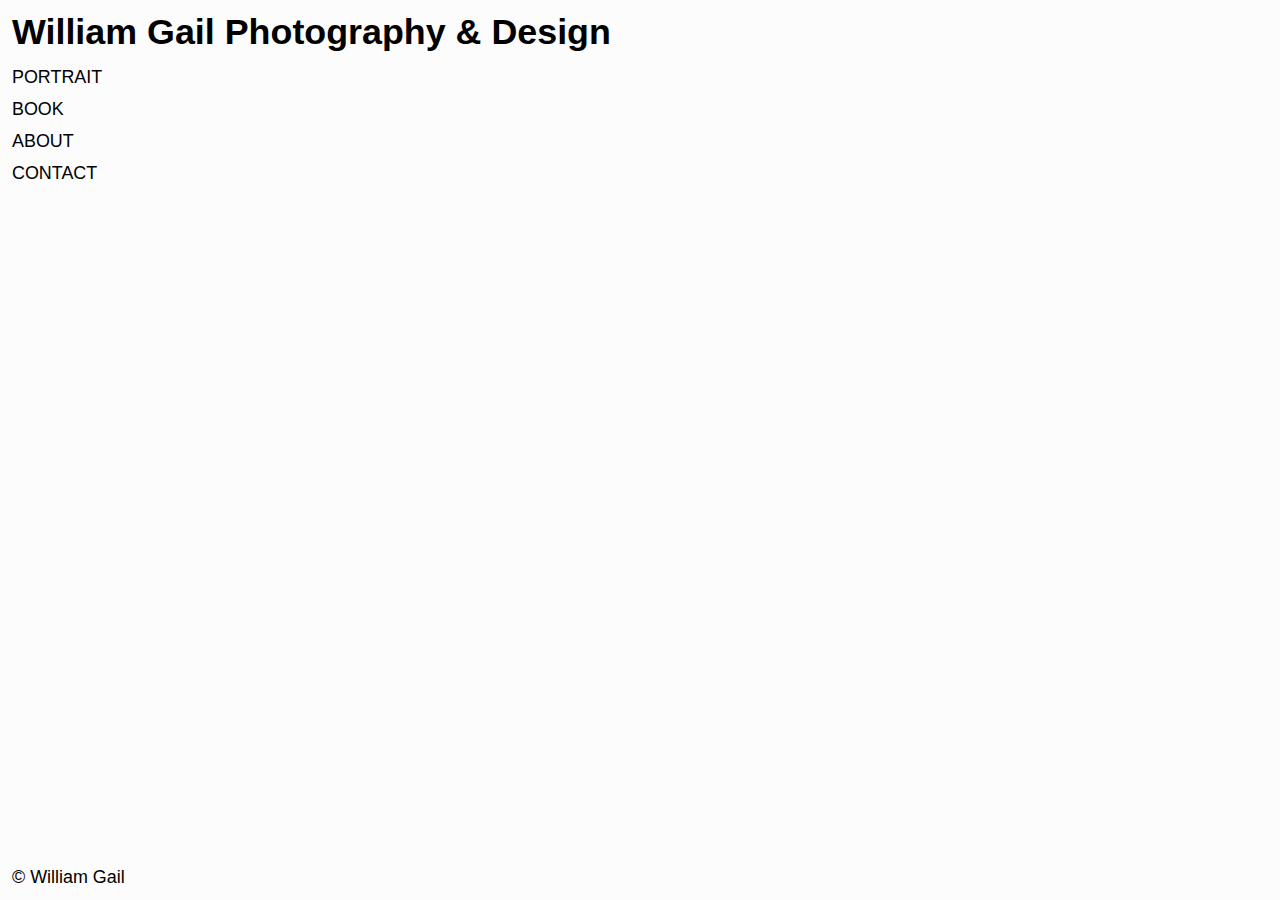
==== about.html @ 7fb9325d "adding pages" ====
<html lang="en">
<head>
    <meta charset="UTF-8">
    <meta name="viewport" content="width=device-width, initial-scale=1.0">
    <title>William Gail Photography & Design</title>
    <link rel="stylesheet" href="style.css">
</head>
<body>
    <header>
        <h1>William Gail Photography & Design</h1>
    </header>
    <nav>
        <ul>
            <li><a href="portfolio.html" class="underline-animated uppercase">Portrait</a></li>
            <li><a href="book.html" class="underline-animated uppercase">Book</a></li>
            <li><a href="about.html" class="underline-animated uppercase">About</a></li>
            <li><a href="contact.html" class="underline-animated uppercase">Contact</a></li>
        </ul>
    </nav>
    <main>
        <div id="board">
            <img src="" alt="">
        </div>
    </main>
    <footer>
        <p class="copyright"> &copy; William Gail</p>
    </footer>
    <script>

    </script>
</body>
</html>
---- style.css ----
:root {
    --padding-spacing: 0.5rem;
    --margin-spacing: 0.5rem;
    --obsidian: #000;
    --chalk: #fcfcfc;
    --graphite: #5c5c5c;
}
*, *::before, *::after {
    margin: 0;
    padding: 0;
    box-sizing: border-box;
}

/* generic */
body {
    background-color: var(--chalk);
    /* typography */
    font-family: sans-serif;
    font-size: 1.12rem;
    font-style: normal;
    font-weight: normal;
    text-rendering: optimizeLegibility;

    width: 100%;
    height: 100vh;
    overflow: hidden;
    position: relative;
    padding-inline: 0.75rem;
    padding-block: 0.75rem;
}
header {
    z-index: 1;
}
nav {
    z-index: 1;
}
ul li {
    padding-block: 0.35rem;
}
ul {
    margin-block: 0.5rem;
}
footer {
    position: absolute;
    bottom: 0;
    z-index: 1;
    margin-block: 0.75rem;
}

a {
    all:unset;
    color: inherit;
}
a:hover {
    cursor: pointer;
}
button {
    all: unset;
}
li::marker {
    color: transparent;
}

/* classes */
.underline-animated {
    position: relative;
    
}
.underline-animated::after {
    content: '';
    position: absolute;
    left: 0;
    bottom: -0.1rem;

    height: 2px;
    width: 0%;
    background-color: var(--graphite);

    transition: 500ms;
}
.underline-animated:hover::after {
    width: 100%;
}
.underline-animated:not(:hover)::after {
    width: 0%;
}
.uppercase {
    text-transform: uppercase;
}
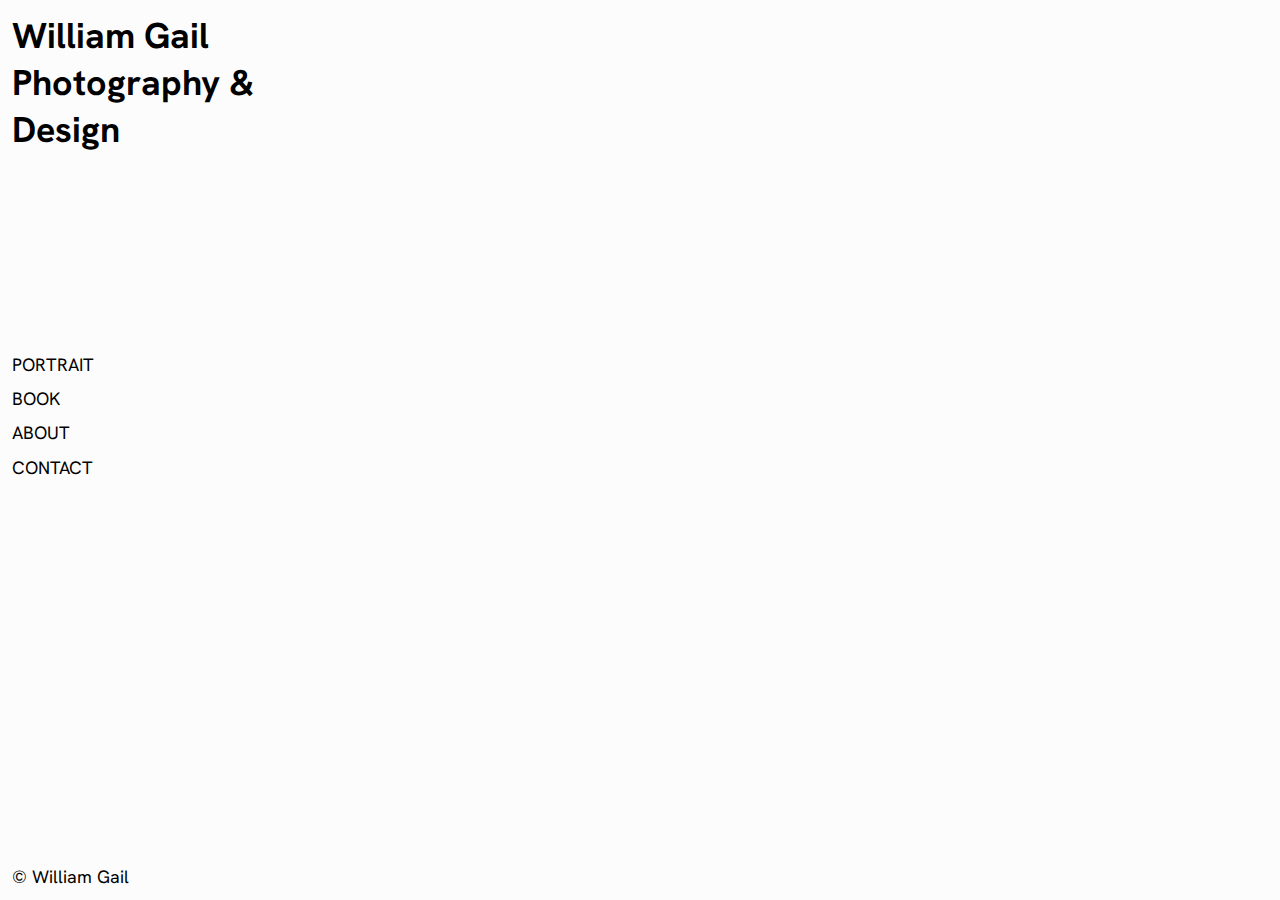
==== commit fa463964: "landing page slideshow added" ====
--- a/about.html
+++ b/about.html
@@ -2,7 +2,7 @@
 <head>
     <meta charset="UTF-8">
     <meta name="viewport" content="width=device-width, initial-scale=1.0">
-    <title>William Gail Photography & Design</title>
+    <title> ABOUT | William Gail Photography & Design</title>
     <link rel="stylesheet" href="style.css">
 </head>
 <body>
--- a/style.css
+++ b/style.css
@@ -1,11 +1,12 @@
 
+@import url('https://fonts.googleapis.com/css2?family=Hanken+Grotesk:ital,wght@0,100..900;1,100..900&display=swap');
 
 :root {
     --padding-spacing: 0.5rem;
     --margin-spacing: 0.5rem;
     --obsidian: #000;
     --chalk: #fcfcfc;
-    --graphite: #5c5c5c;
+    --graphite: rgba(0, 0, 0, 0.35);
 }
 *, *::before, *::after {
     margin: 0;
@@ -17,7 +18,7 @@
 body {
     background-color: var(--chalk);
     /* typography */
-    font-family: sans-serif;
+    font-family: 'Hanken Grotesk', sans-serif;
     font-size: 1.12rem;
     font-style: normal;
     font-weight: normal;
@@ -25,28 +26,38 @@
 
     width: 100%;
     height: 100vh;
-    overflow: hidden;
+    display: grid;
+    grid-template-rows: 3;
+    grid-template-columns: 25% 75%;
     position: relative;
     padding-inline: 0.75rem;
     padding-block: 0.75rem;
 }
 header {
     z-index: 1;
+    grid-column: 1;
+    grid-row: 1;
 }
 nav {
     z-index: 1;
+    grid-column: 1;
+    grid-row: 2;
 }
-ul li {
-    padding-block: 0.35rem;
+
+footer {
+    z-index: 1;
+    grid-column: 1;
+    grid-row: 3;
+
+    display: flex;
+    align-items: flex-end;
 }
-ul {
-    margin-block: 0.5rem;
-}
-footer {
-    position: absolute;
-    bottom: 0;
-    z-index: 1;
-    margin-block: 0.75rem;
+main {
+    z-index: 0;
+    width: 100%;
+    height: 100%;
+    grid-column: 1/3;
+    grid-row: 1/4;
 }
 
 a {
@@ -58,6 +69,12 @@
 }
 button {
     all: unset;
+}
+ul li {
+    padding-block: 0.35rem;
+}
+ul {
+    padding-block: 0.5rem;
 }
 li::marker {
     color: transparent;
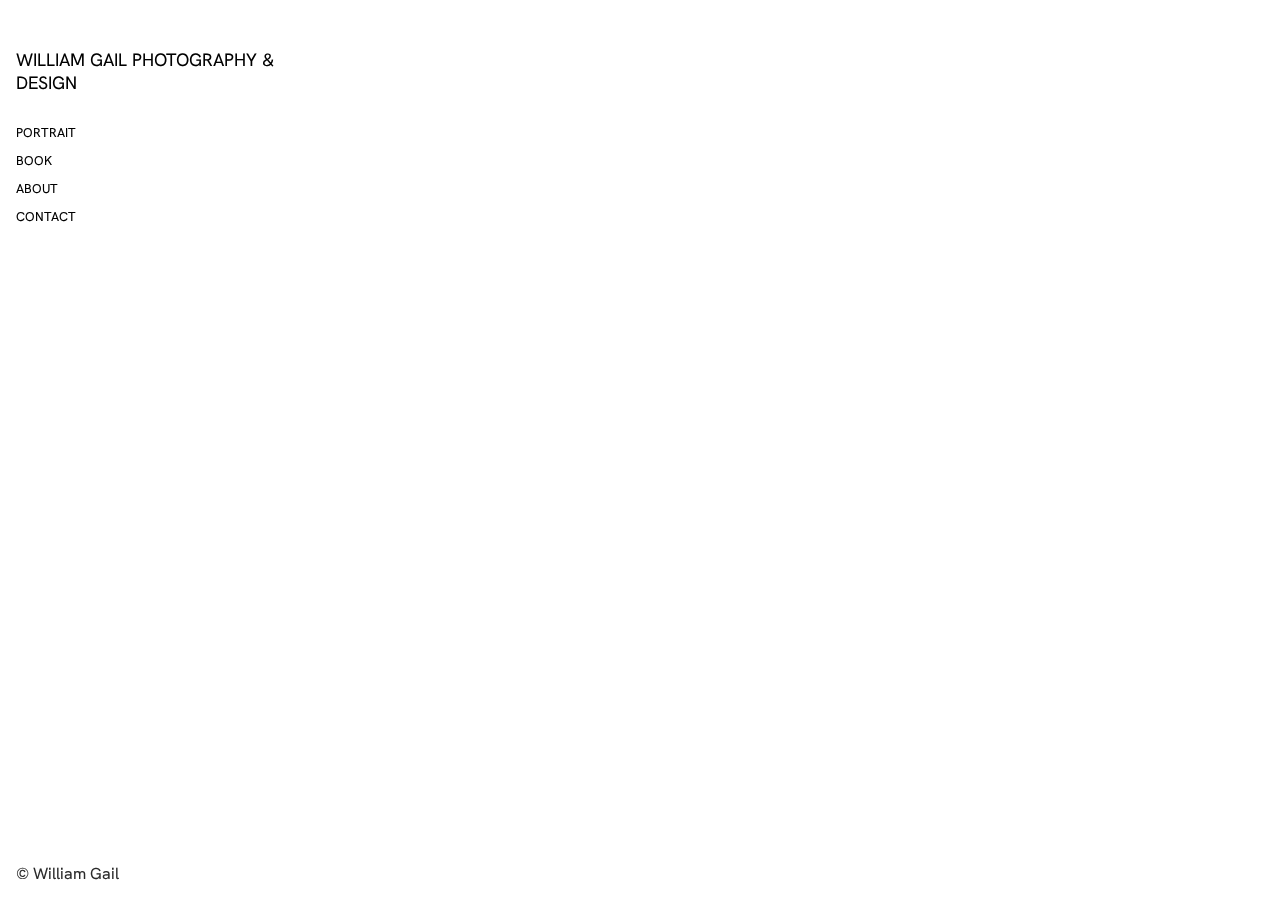
==== commit 9c44307d: "added images, working on portfolio page" ====
--- a/about.html
+++ b/about.html
@@ -2,27 +2,30 @@
 <head>
     <meta charset="UTF-8">
     <meta name="viewport" content="width=device-width, initial-scale=1.0">
-    <title> ABOUT | William Gail Photography & Design</title>
-    <link rel="stylesheet" href="style.css">
+    <title>ABOUT | William Gail Photography & Design</title>
+    <link rel="stylesheet" href="side.css">
 </head>
 <body>
-    <header>
-        <h1>William Gail Photography & Design</h1>
+    <header class="chalk-text difference">
+        <h1 class="logo-header uppercase"><a href="index.html">William Gail Photography & Design</a></h1>
+        <nav class="chalk-text">
+            <ul>
+                <li><a href="portfolio.html" class="underline-animated uppercase">Portrait</a></li>
+                <li><a href="book.html" class="underline-animated uppercase">Book</a></li>
+                <li><a href="about.html" class="underline-animated uppercase">About</a></li>
+                <li><a href="contact.html" class="underline-animated uppercase">Contact</a></li>
+            </ul>
+        </nav>
     </header>
-    <nav>
-        <ul>
-            <li><a href="portfolio.html" class="underline-animated uppercase">Portrait</a></li>
-            <li><a href="book.html" class="underline-animated uppercase">Book</a></li>
-            <li><a href="about.html" class="underline-animated uppercase">About</a></li>
-            <li><a href="contact.html" class="underline-animated uppercase">Contact</a></li>
-        </ul>
-    </nav>
+   
     <main>
-        <div id="board">
-            <img src="" alt="">
-        </div>
+       <section>
+        <h1 class="hero-header">
+            
+        </h1>
+       </section>
     </main>
-    <footer>
+    <footer class="difference">
         <p class="copyright"> &copy; William Gail</p>
     </footer>
     <script>
--- a/side.css
+++ b/side.css
@@ -0,0 +1,167 @@
+
+@import url('https://fonts.googleapis.com/css2?family=Hanken+Grotesk:ital,wght@0,100..900;1,100..900&display=swap');
+@keyframes comeUp {
+    0% {
+        transform: translateY(100%);
+        opacity: 0;
+      }
+      100% {
+        transform: translateY(0%);
+        opacity: 1;
+      }
+}
+:root {
+    --padding-spacing: 0.5rem;
+    --margin-spacing: 0.5rem;
+    --obsidian: #000;
+    --chalk: #fff;
+    --graphite: rgba(252, 252, 252, 0.85);
+}
+*, *::before, *::after {
+    margin: 0;
+    padding: 0;
+    box-sizing: border-box;
+}
+
+/* generic */
+body {
+    background-color: var(--chalk);
+    /* typography */
+    font-family: 'Hanken Grotesk', sans-serif;
+    font-size: 1.12rem;
+    font-style: normal;
+    font-weight: normal;
+    text-rendering: optimizeLegibility;
+
+    width: 100%;
+    height: 100vh;
+    display: grid;
+    grid-template-rows: repeat(3, 1fr);
+    grid-template-columns: 25% 75%;
+    position: relative;
+    overflow: hidden;
+}
+header {
+    z-index: 1;
+    grid-column: 1;
+    grid-row: 1;
+}
+nav {
+    z-index: 1;
+    padding: 1rem;
+    font-size: 0.80rem;
+}
+
+footer {
+    z-index: 1;
+    grid-column: 1;
+    grid-row: 3;
+
+    display: flex;
+    align-items: flex-end;
+
+    color: var(--graphite);
+}
+main {
+    z-index: 0;
+    width: 100%;
+    height: 100%;
+    grid-column: 2/3;
+    grid-row: 1/4;
+    padding: 2rem;
+}
+
+a {
+    all:unset;
+    color: inherit;
+}
+a:hover {
+    cursor: pointer;
+}
+button {
+    all: unset;
+}
+ul li {
+    padding-block: 0.35rem;
+}
+ul {
+    padding-block: 0.5rem;
+}
+li::marker {
+    color: transparent;
+}
+img {
+    max-width: 100%;
+    max-height: 75vh;
+}
+p {
+    font-size: 1rem;
+    padding-block: 1rem;
+}
+section {
+    padding-block: 4rem;
+}
+
+/* classes */
+.underline-animated {
+    position: relative;
+    
+}
+.underline-animated::after {
+    content: '';
+    position: absolute;
+    left: 0;
+    bottom: -0.1rem;
+
+    height: 2px;
+    width: 0%;
+    background-color: var(--graphite);
+
+    transition: 500ms;
+}
+.underline-animated:hover::after {
+    width: 100%;
+}
+.underline-animated:not(:hover)::after {
+    width: 0%;
+}
+.animation-container {
+    overflow: hidden;
+}
+.come-up-animation {
+    animation: comeUp 1500ms forwards;
+}
+.bold {
+    font-weight: bold;
+}
+.uppercase {
+    text-transform: uppercase;
+}
+.chalk-text {
+    color: var(--chalk);
+}
+.logo-header {
+    font-weight: 400;
+    font-size: 1.12rem;
+    padding-block: 3rem 0rem;
+    padding-inline: 1rem;
+}
+.copyright {
+    padding: 1rem;
+}
+.difference {
+    mix-blend-mode: difference;
+}
+.hide {
+    opacity: 0;
+}
+.hidden {
+    width: 1px;
+    height: 1px;
+    visibility: hidden;
+}
+/* id */
+#logo {
+    padding-inline: 1rem;
+    padding-top: 2.5rem;
+}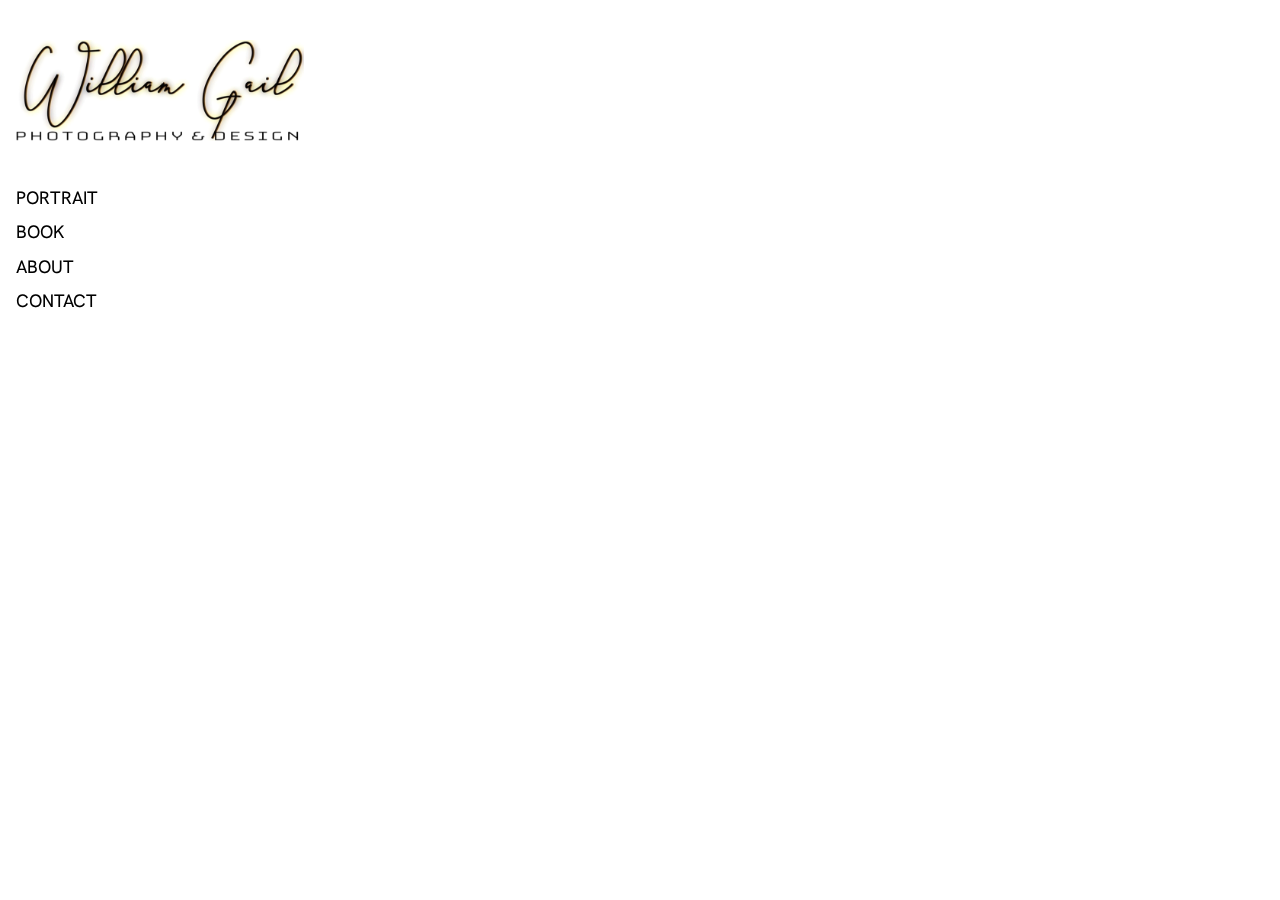
==== commit 55bd7348: "fixed header across pages" ====
--- a/about.html
+++ b/about.html
@@ -7,7 +7,11 @@
 </head>
 <body>
     <header class="chalk-text difference">
-        <h1 class="logo-header uppercase"><a href="index.html">William Gail Photography & Design</a></h1>
+        <div id="logo" class="background-filter">
+            <img src="photos/logo.jpg" alt="logo for william gail photography and design" class="screen come-up-animation">
+            <h1 class="logo-header uppercase hidden">William Gail Photography & Design</h1>
+        </div>
+        
         <nav class="chalk-text">
             <ul>
                 <li><a href="portfolio.html" class="underline-animated uppercase">Portrait</a></li>
--- a/side.css
+++ b/side.css
@@ -49,7 +49,6 @@
 nav {
     z-index: 1;
     padding: 1rem;
-    font-size: 0.80rem;
 }
 
 footer {
@@ -60,7 +59,8 @@
     display: flex;
     align-items: flex-end;
 
-    color: var(--graphite);
+    color: var(--obsidian);
+    cursor: default;
 }
 main {
     z-index: 0;
@@ -143,7 +143,7 @@
 .logo-header {
     font-weight: 400;
     font-size: 1.12rem;
-    padding-block: 3rem 0rem;
+    padding-block: 1rem 0rem;
     padding-inline: 1rem;
 }
 .copyright {
@@ -164,4 +164,12 @@
 #logo {
     padding-inline: 1rem;
     padding-top: 2.5rem;
+}
+#gallery {
+    display: flex;
+    flex-wrap: wrap;
+    gap: 1rem;
+}
+#gallery img {
+    background-color: #ccc;
 }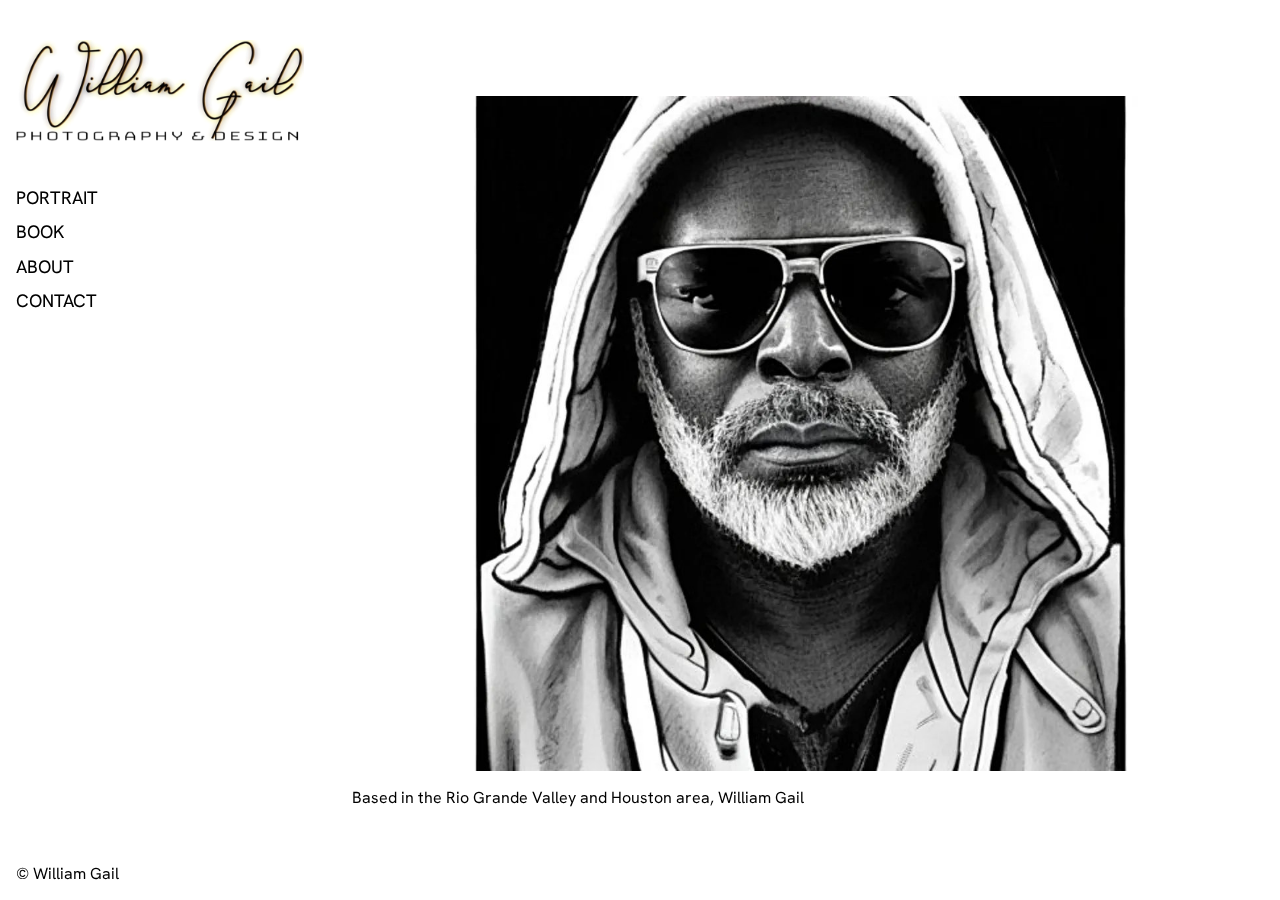
==== commit 2f232e06: "parity, WIP" ====
--- a/about.html
+++ b/about.html
@@ -7,10 +7,13 @@
 </head>
 <body>
     <header class="chalk-text difference">
-        <div id="logo" class="background-filter">
-            <img src="photos/logo.jpg" alt="logo for william gail photography and design" class="screen come-up-animation">
-            <h1 class="logo-header uppercase hidden">William Gail Photography & Design</h1>
-        </div>
+        <a href="index.html">
+            <div id="logo" class="background-filter">
+                <img src="photos/logo.jpg" alt="logo for william gail photography and design" class="screen come-up-animation">
+                <h1 class="logo-header uppercase hidden">William Gail Photography & Design</h1>
+            </div>
+        </a>
+        
         
         <nav class="chalk-text">
             <ul>
@@ -22,14 +25,18 @@
         </nav>
     </header>
    
-    <main>
+    <main class="scroll flex">
        <section>
-        <h1 class="hero-header">
-            
-        </h1>
+        <div class="headshot-container center">
+            <img src="photos/WilliamGailHeadshot.jpg" alt="William Gail Headshot">
+        </div>
+        
+        <p>Based in the Rio Grande Valley and Houston area, William Gail </p>
        </section>
+      
+    </div>
     </main>
-    <footer class="difference">
+    <footer>
         <p class="copyright"> &copy; William Gail</p>
     </footer>
     <script>
--- a/side.css
+++ b/side.css
@@ -165,11 +165,45 @@
     padding-inline: 1rem;
     padding-top: 2.5rem;
 }
-#gallery {
+.gallery {
     display: flex;
     flex-wrap: wrap;
     gap: 1rem;
 }
-#gallery img {
+.gallery img {
     background-color: #ccc;
+}
+.card {
+    position: relative;
+    height: 75vh;
+    overflow: scroll;
+}
+.card .gallery {
+    
+}
+.scroll {
+    overflow-y: scroll;
+}
+.center {
+    text-align: center;
+    justify-self: center;
+    align-self: center;
+}
+.flex {
+    display: flex;
+    flex-direction: column;
+}
+.headshot-container {
+    transition: 400ms ease;
+}
+.headshot-container:hover{
+    transform: scale(105%);
+}
+.footer-hero {
+    font-size: 3rem;
+    
+}
+.vertical-text {
+    writing-mode: vertical-lr;
+    transform: rotate(180deg);
 }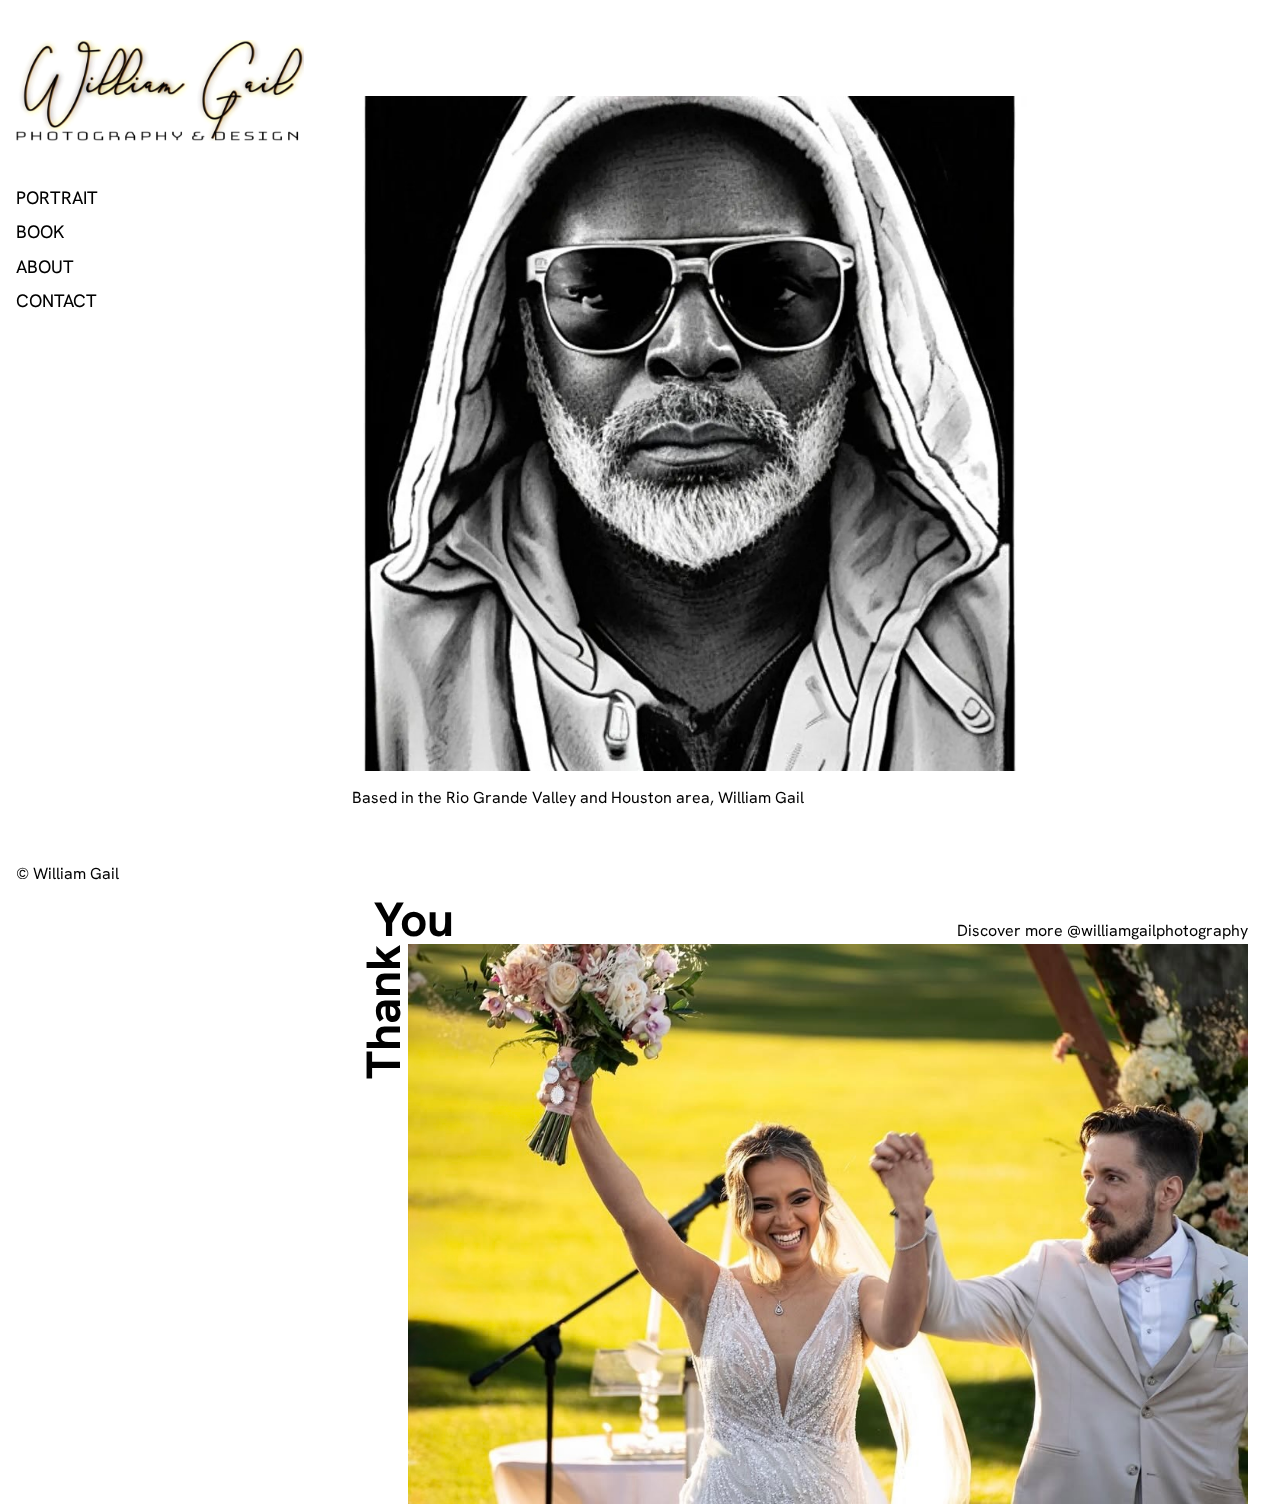
==== commit 6ee00181: "trying out new footer" ====
--- a/about.html
+++ b/about.html
@@ -33,7 +33,16 @@
         
         <p>Based in the Rio Grande Valley and Houston area, William Gail </p>
        </section>
-      
+            <!-- breaks at 610px -->
+         <!-- could use bigger at 900px -->
+         <div class="footer-container">
+            <p class="footer-hero vertical-text footer-v">Thank</p>
+            <p class="footer-hero footer-h">You</p>
+            <p class="footer-call-to-action">Discover more <a href="https://www.instagram.com/williamgailphotography">@williamgailphotography</a></p>
+            <div class="footer-img-container">
+                <img src="photos/Bouquet.jpg" alt="placeholder">
+            </div>
+        </div>
     </div>
     </main>
     <footer>
--- a/side.css
+++ b/side.css
@@ -178,32 +178,39 @@
     height: 75vh;
     overflow: scroll;
 }
-.card .gallery {
-    
-}
-.scroll {
-    overflow-y: scroll;
-}
-.center {
-    text-align: center;
-    justify-self: center;
-    align-self: center;
-}
-.flex {
-    display: flex;
-    flex-direction: column;
-}
-.headshot-container {
-    transition: 400ms ease;
-}
-.headshot-container:hover{
-    transform: scale(105%);
-}
-.footer-hero {
-    font-size: 3rem;
-    
-}
 .vertical-text {
     writing-mode: vertical-lr;
     transform: rotate(180deg);
+}
+.footer-container {
+    position: relative;
+    height: 50vh;
+    width: 100%;
+}
+.footer-hero {
+    font-size: 3rem;
+    font-weight: 700;
+    padding: 0;
+}
+.footer-h {
+    position: absolute;
+    left: 1.35rem;
+    top: 0;
+}
+.footer-v {
+    position: absolute;
+    left: 0;
+    top: 3.5rem;
+}
+.footer-call-to-action {
+    position: absolute;
+    top: 1rem;
+    right: 0;
+}
+.footer-img-container {
+    position: absolute;
+    top: 3.5rem;
+    left: 3.5rem;
+    right: 0;
+    bottom: 0;
 }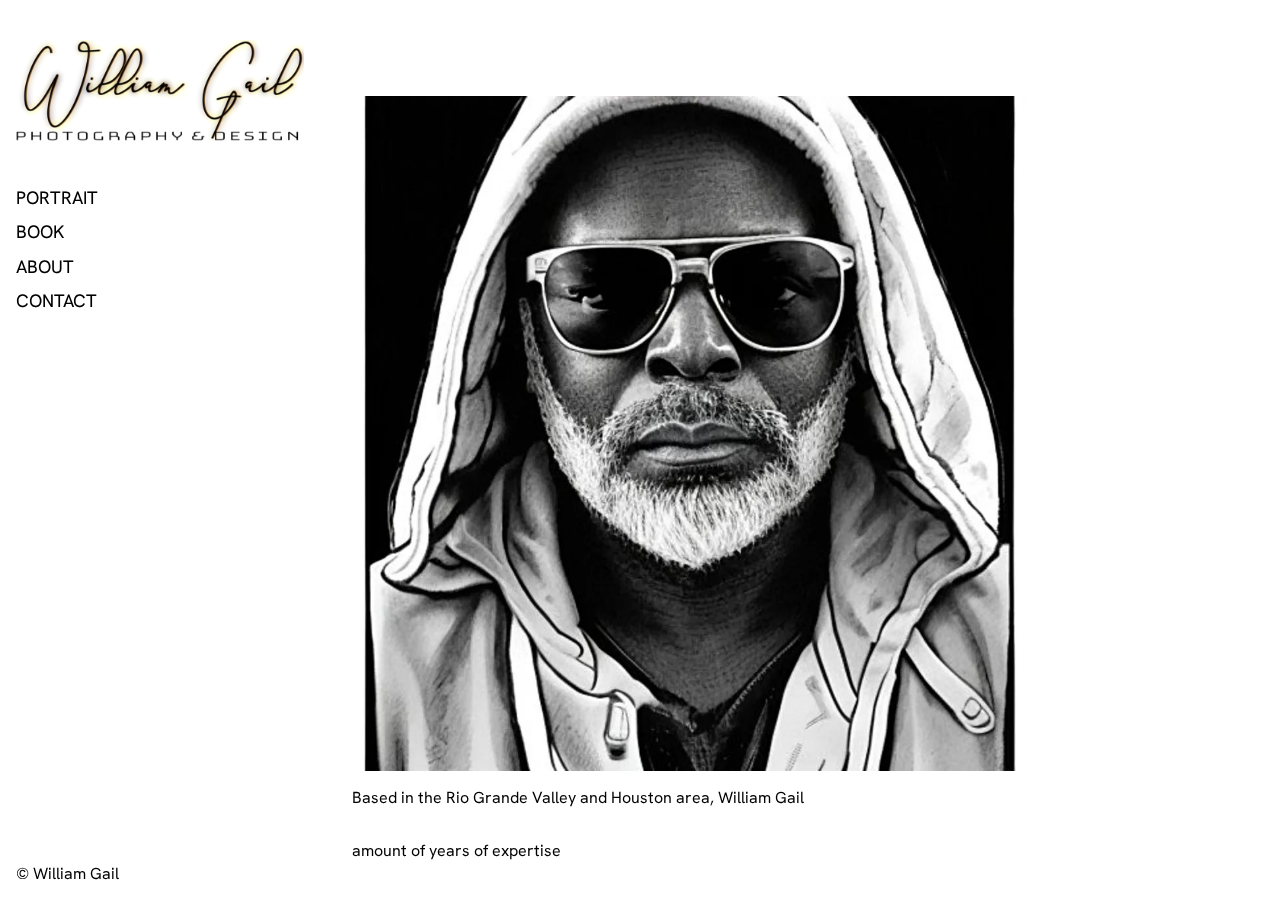
==== commit a9e25093: "fixing about" ====
--- a/about.html
+++ b/about.html
@@ -25,16 +25,15 @@
         </nav>
     </header>
    
-    <main class="scroll flex">
+    <main class="scroll flex" style="overflow-y: scroll;">
        <section>
         <div class="headshot-container center">
             <img src="photos/WilliamGailHeadshot.jpg" alt="William Gail Headshot">
         </div>
         
         <p>Based in the Rio Grande Valley and Houston area, William Gail </p>
+        <p>amount of years of expertise</p>
        </section>
-            <!-- breaks at 610px -->
-         <!-- could use bigger at 900px -->
          <div class="footer-container">
             <p class="footer-hero vertical-text footer-v">Thank</p>
             <p class="footer-hero footer-h">You</p>
@@ -43,7 +42,6 @@
                 <img src="photos/Bouquet.jpg" alt="placeholder">
             </div>
         </div>
-    </div>
     </main>
     <footer>
         <p class="copyright"> &copy; William Gail</p>
--- a/side.css
+++ b/side.css
@@ -22,9 +22,12 @@
     padding: 0;
     box-sizing: border-box;
 }
-
+html {
+    height: -webkit-fill-available;
+}
 /* generic */
 body {
+    min-height: -webkit-fill-available;
     background-color: var(--chalk);
     /* typography */
     font-family: 'Hanken Grotesk', sans-serif;
@@ -173,11 +176,6 @@
 .gallery img {
     background-color: #ccc;
 }
-.card {
-    position: relative;
-    height: 75vh;
-    overflow: scroll;
-}
 .vertical-text {
     writing-mode: vertical-lr;
     transform: rotate(180deg);
@@ -213,4 +211,78 @@
     left: 3.5rem;
     right: 0;
     bottom: 0;
+}
+@media screen and (max-width: 610px) {
+    .footer-hero {
+        font-size: 1.5rem;
+    }
+    .footer-call-to-action {
+        top: -0.5rem;
+        right: 0;
+    }
+    .footer-h {
+        left: 0.55rem;
+        top: 0;
+    }
+    .footer-v {
+        left: 0rem;
+        top: 1.75rem;
+    }
+    .footer-img-container {
+        left: 1.75rem;
+        top: 1.75rem;
+    }
+}
+@media screen and (max-width: 546px) {
+    body {
+        font-size: 0.85rem;
+    }
+    .footer-hero {
+        font-size: 1rem;
+    }
+    .footer-call-to-action {
+        font-size: 0.85rem;
+        top: -0.90rem;
+        right: 0;
+    }
+    .footer-h {
+        left: 0.45rem;
+        top: 0;
+    }
+    .footer-v {
+        left: 0rem;
+        top: 1.25rem;
+    }
+    .footer-img-container {
+        left: 1.25rem;
+        top: 1.25rem;
+    }
+}
+@media screen and (max-width: 455px) {
+    body {
+        font-size: 0.75rem;
+    }
+    .copyright {
+        font-size: 0.63rem;
+    }
+    .footer-hero {
+        font-size: 0.9rem;
+    }
+    .footer-call-to-action {
+        font-size: 0.67rem;
+        top: -0.80rem;
+        right: 0;
+    }
+    .footer-h {
+        left: 0.35rem;
+        top: 0;
+    }
+    .footer-v {
+        left: 0rem;
+        top: 1.15rem;
+    }
+    .footer-img-container {
+        left: 1.15rem;
+        top: 1.15rem;
+    }
 }